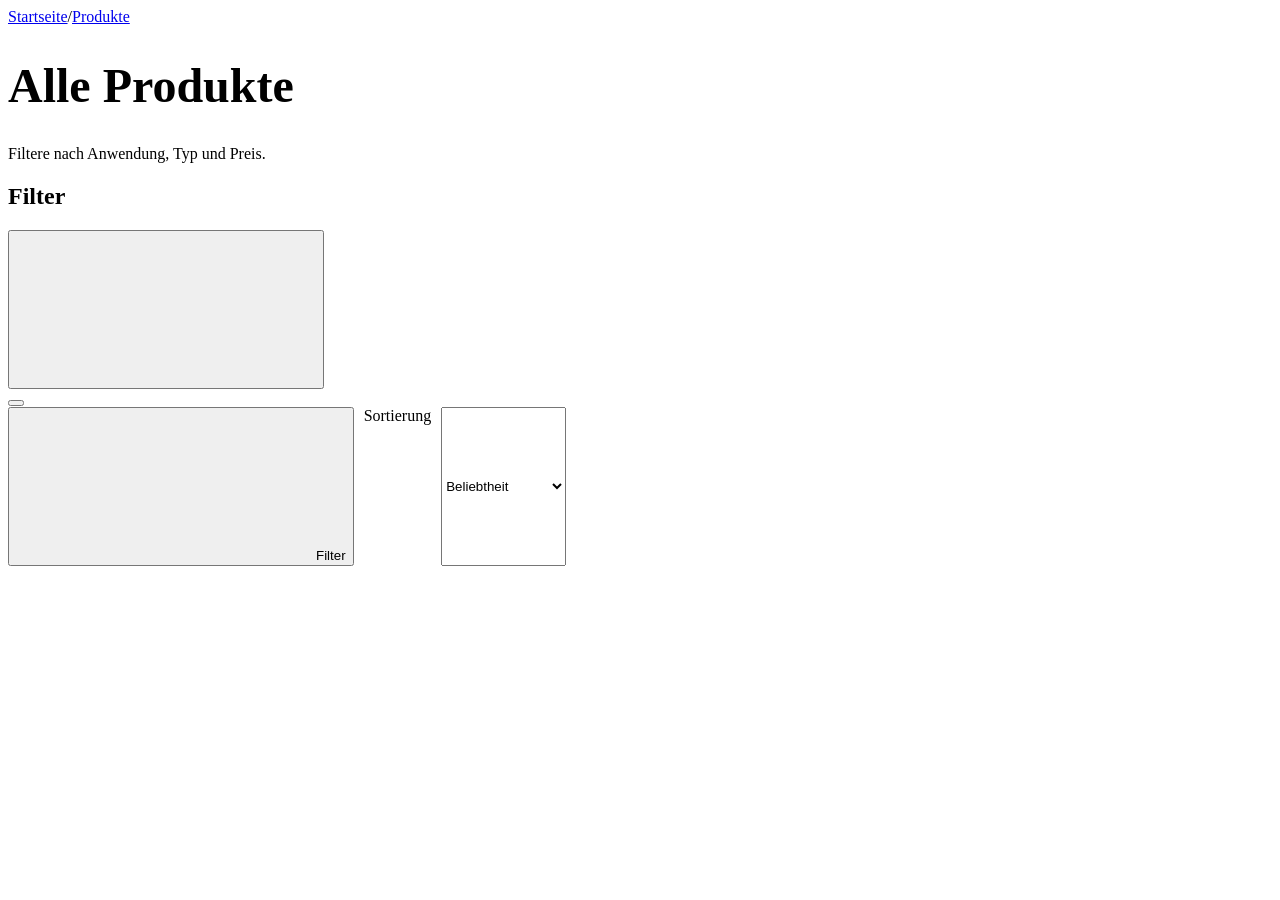
==== kollektion.html @ 6923fe2f "Add files via upload" ====
<!doctype html>
<html lang="de">
<head>
<meta charset="utf-8">
<meta name="viewport" content="width=device-width, initial-scale=1">
<title>Produkte – Heiko Wild</title>
<link rel="stylesheet" href="css/styles.css">
</head>
<body>
<main class="wrap" id="main">
  <nav class="crumbs" aria-label="Brotkrumen"><a href="index.html">Startseite</a><span>/</span><a href="kollektion.html">Produkte</a><span id="crumbCat"></span></nav>
  <div class="pagehead"><h1 id="title" style="font-size:clamp(2rem,4vw,3rem)">Alle Produkte</h1><p id="intro">Filtere nach Anwendung, Typ und Preis.</p></div>
  <div class="col-layout">
    <aside class="filters" id="filters" aria-label="Filter">
      <div class="fdrawer-h"><h2>Filter</h2><button class="tool" id="closeF" aria-label="Filter schließen"><svg class="ico"><use href="#i-x"/></svg></button></div>
      <div class="fbody" id="fbody"></div>
      <div class="fdrawer-f"><button class="btn block" id="applyF"></button></div>
    </aside>
    <section aria-live="polite">
      <div class="toolbar">
        <span class="cnt" id="cnt2"></span>
        <div style="display:flex;gap:10px">
          <button class="btn line fbtn" id="openF"><svg class="ico"><use href="#i-filter"/></svg>Filter</button>
          <label class="sr" for="sort">Sortierung</label>
          <select id="sort"><option value="rel">Beliebtheit</option><option value="pa">Preis aufsteigend</option><option value="pd">Preis absteigend</option><option value="az">Name A–Z</option></select>
        </div>
      </div>
      <div class="chips" id="chips"></div>
      <div class="pg three" id="grid"></div>
    </section>
  </div>
</main>
<script src="js/data.js"></script>
<script src="js/app.js"></script>
<script>
const { CATS, products } = HW, $ = APP.$;
const catOrder = ['mani','kosm','pinz','sch','vet','dent','skal'];
const qs = new URLSearchParams(location.search);
const S = { cats: new Set(qs.get('cat') ? qs.get('cat').split(',') : []), types: new Set(), min: '', max: '', stock: false, q: (qs.get('q') || '').toLowerCase(), sort: 'rel' };
APP.mount(S.cats.size === 1 ? [...S.cats][0] : 'all');
if ($('#hq')) $('#hq').value = qs.get('q') || '';

const match = (p, skip) => (skip === 'cat' || !S.cats.size || S.cats.has(p.cat))
  && (skip === 'type' || !S.types.size || S.types.has(p.type))
  && (S.min === '' || p.price >= +S.min) && (S.max === '' || p.price <= +S.max)
  && (!S.stock || !p.out) && (!S.q || (p.title + ' ' + p.type + ' ' + p.id).toLowerCase().includes(S.q));
const list = () => products.filter(p => match(p)).sort((a, b) =>
  S.sort === 'pa' ? a.price - b.price : S.sort === 'pd' ? b.price - a.price : S.sort === 'az' ? a.title.localeCompare(b.title, 'de')
  : ((a.hit < 0 ? 99 : a.hit) - (b.hit < 0 ? 99 : b.hit)) || a.title.localeCompare(b.title, 'de'));

function filtersHTML() {
  const catRows = catOrder.map(c => ({ c, n: products.filter(p => p.cat === c && match(p, 'cat')).length }));
  const typeSrc = products.filter(p => (!S.cats.size || S.cats.has(p.cat)));
  const types = [...new Set(typeSrc.map(p => p.type))].sort((a, b) => a.localeCompare(b, 'de'));
  return `<div class="fg"><h3>Anwendung</h3>${catRows.map(r => `<label><input type="checkbox" data-cat="${r.c}" ${S.cats.has(r.c) ? 'checked' : ''}>${CATS[r.c]}<span class="n">${r.n}</span></label>`).join('')}</div>
  <div class="fg"><h3>Typ</h3>${types.map(t => `<label><input type="checkbox" data-type="${t}" ${S.types.has(t) ? 'checked' : ''}>${t}<span class="n">${products.filter(p => p.type === t && match(p, 'type')).length}</span></label>`).join('')}</div>
  <div class="fg"><h3>Preis (€)</h3><div class="price-in"><input type="number" min="0" inputmode="decimal" placeholder="von" aria-label="Preis von" id="pmin" value="${S.min}"><span>–</span><input type="number" min="0" inputmode="decimal" placeholder="bis" aria-label="Preis bis" id="pmax" value="${S.max}"></div></div>
  <div class="fg"><h3>Verfügbarkeit</h3><label><input type="checkbox" id="stock" ${S.stock ? 'checked' : ''}>Nur lieferbare Artikel</label></div>`;
}
function chipsHTML() {
  const c = [];
  S.cats.forEach(k => c.push(['cat', k, CATS[k]])); S.types.forEach(k => c.push(['type', k, k]));
  if (S.min !== '' || S.max !== '') c.push(['price', '', `${S.min || 0} – ${S.max || '∞'} €`]);
  if (S.stock) c.push(['stock', '', 'Lieferbar']); if (S.q) c.push(['q', '', `„${S.q}“`]);
  return c.length ? c.map(x => `<span class="chip">${x[2]}<button data-rm="${x[0]}" data-v="${x[1]}" aria-label="Filter ${x[2]} entfernen"><svg class="ico" style="width:14px;height:14px"><use href="#i-x"/></svg></button></span>`).join('') + `<button class="chip clear" id="clr">Alle zurücksetzen</button>` : '';
}
function render() {
  const l = list();
  $('#fbody').innerHTML = filtersHTML(); $('#chips').innerHTML = chipsHTML();
  $('#cnt2').textContent = l.length + (l.length === 1 ? ' Artikel' : ' Artikel');
  $('#applyF').textContent = l.length + ' Artikel anzeigen';
  const one = S.cats.size === 1 ? [...S.cats][0] : null;
  $('#title').textContent = one ? CATS[one] : 'Alle Produkte';
  $('#crumbCat').innerHTML = one ? `<span>/</span>${CATS[one]}` : '';
  document.title = (one ? CATS[one] : 'Produkte') + ' – Heiko Wild';
  $('#grid').innerHTML = l.length ? l.map((p, i) => APP.card(p, i)).join('') :
    `<div class="empty" style="grid-column:1/-1"><h3>Keine passenden Artikel</h3><p>${S.cats.has('skal') && S.cats.size === 1 ? 'In diesem Entwurf sind noch keine Skalpell-Klingen importiert.' : 'Lockere die Filter oder setze sie zurück.'}</p><button class="btn" id="clr2">Filter zurücksetzen</button></div>`;
  window.reveal();
  const u = new URLSearchParams(); if (S.cats.size) u.set('cat', [...S.cats].join(',')); if (S.q) u.set('q', S.q);
  history.replaceState(null, '', u.toString() ? '?' + u : location.pathname);
}
const reset = () => { S.cats.clear(); S.types.clear(); S.min = S.max = ''; S.stock = false; S.q = ''; if ($('#hq')) $('#hq').value = ''; render(); };
document.addEventListener('change', e => {
  const t = e.target;
  if (t.dataset.cat) { t.checked ? S.cats.add(t.dataset.cat) : S.cats.delete(t.dataset.cat); S.types.clear(); }
  else if (t.dataset.type) { t.checked ? S.types.add(t.dataset.type) : S.types.delete(t.dataset.type); }
  else if (t.id === 'stock') S.stock = t.checked;
  else if (t.id === 'pmin') S.min = t.value; else if (t.id === 'pmax') S.max = t.value;
  else if (t.id === 'sort') S.sort = t.value; else return;
  render();
});
document.addEventListener('click', e => {
  const r = e.target.closest('[data-rm]');
  if (r) { const k = r.dataset.rm, v = r.dataset.v; if (k === 'cat') { S.cats.delete(v); S.types.clear(); } else if (k === 'type') S.types.delete(v); else if (k === 'price') S.min = S.max = ''; else if (k === 'stock') S.stock = false; else if (k === 'q') { S.q = ''; if ($('#hq')) $('#hq').value = ''; } render(); }
  if (e.target.closest('#clr,#clr2')) reset();
});
const f = $('#filters');
window.closeFilters = () => { f.classList.remove('on'); $('#scrim').classList.remove('on'); };
$('#openF').onclick = () => { f.classList.add('on'); $('#scrim').classList.add('on'); };
$('#closeF').onclick = $('#applyF').onclick = window.closeFilters;
$('#scrim').addEventListener('click', window.closeFilters);
render();
</script>
</body>
</html>
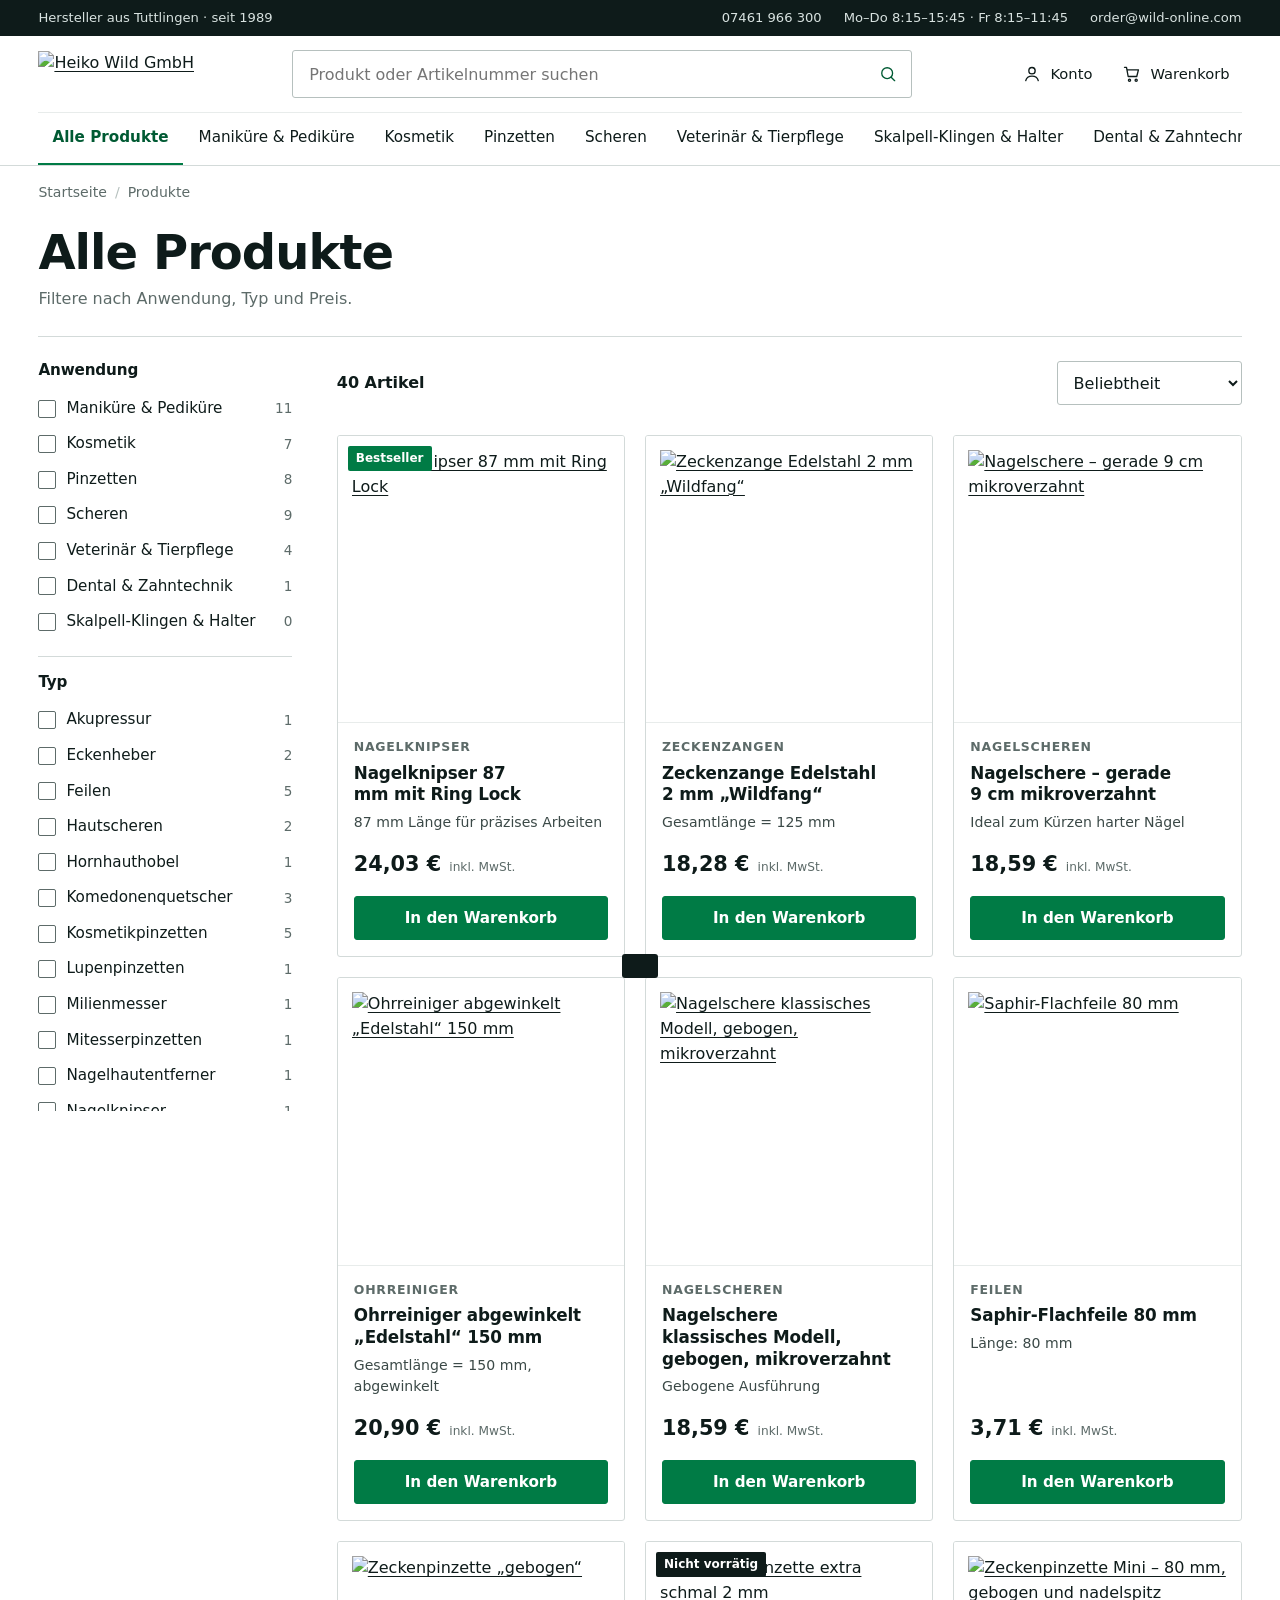
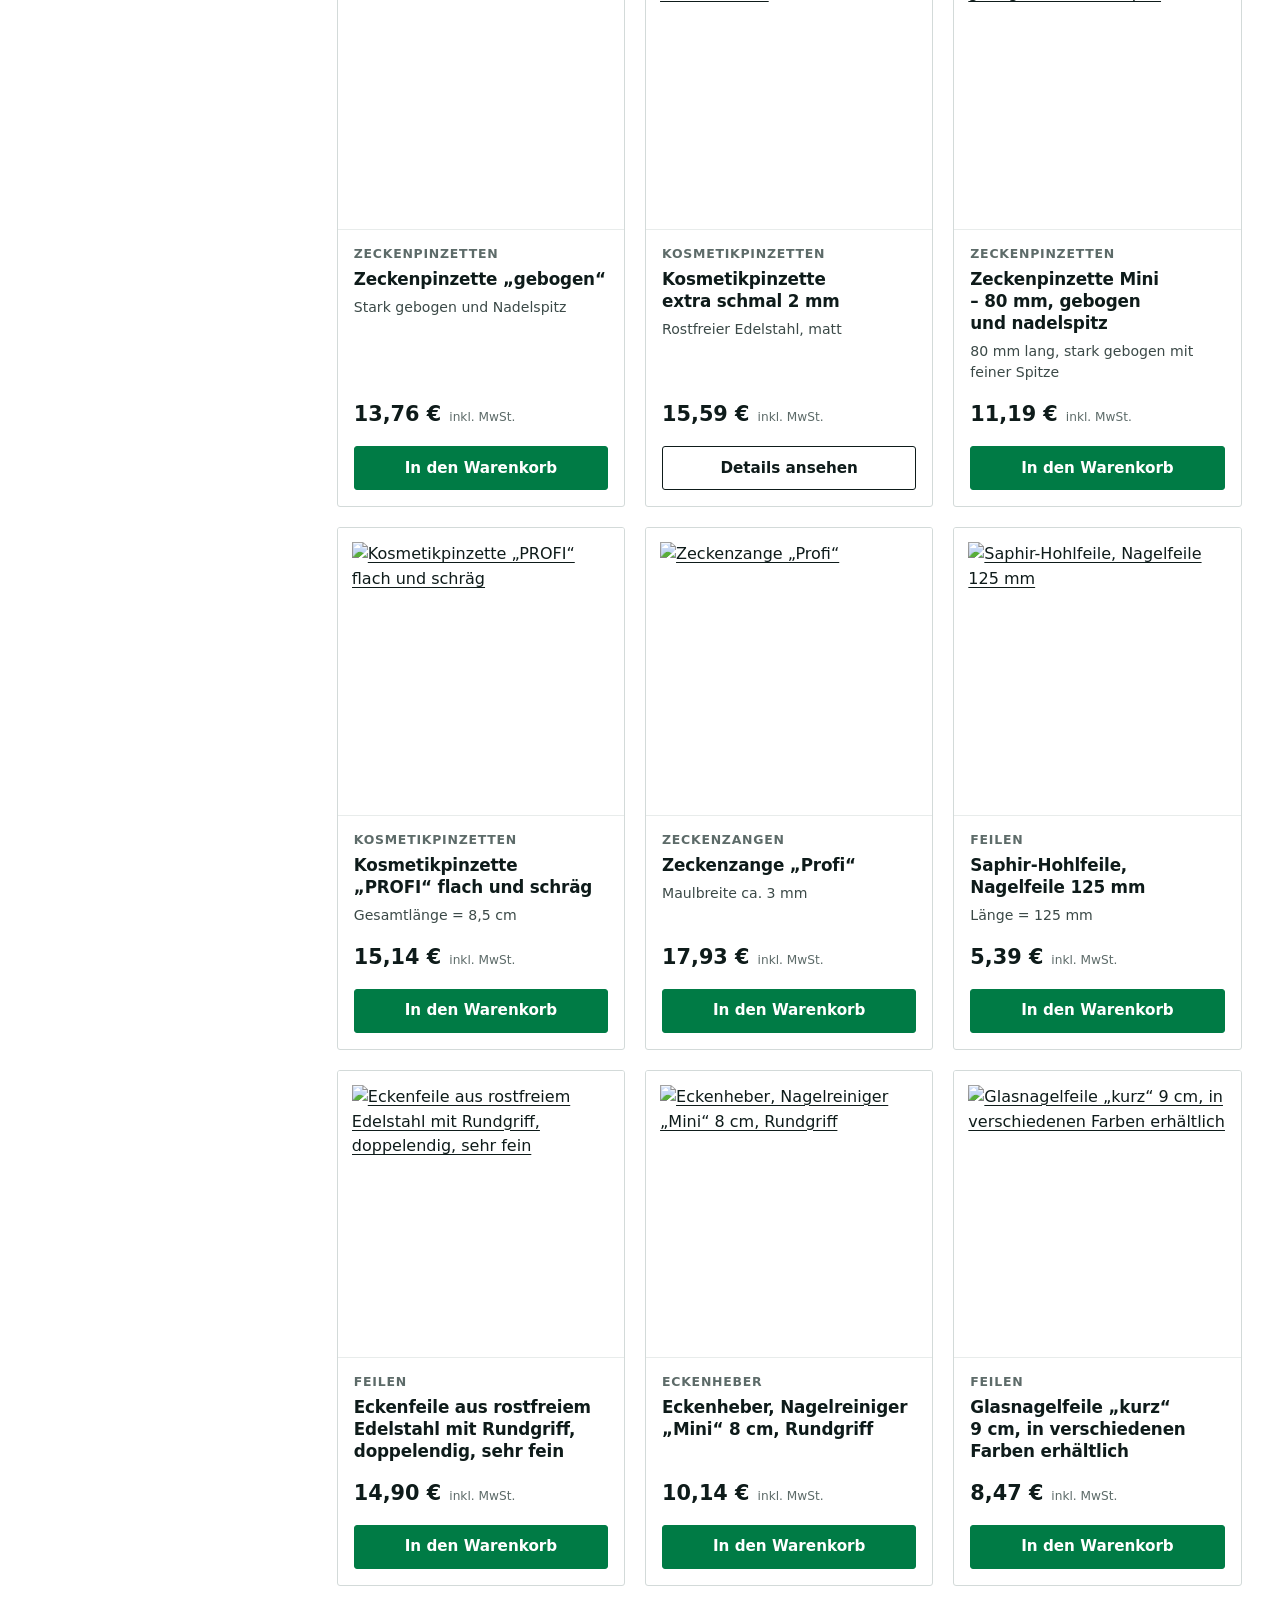
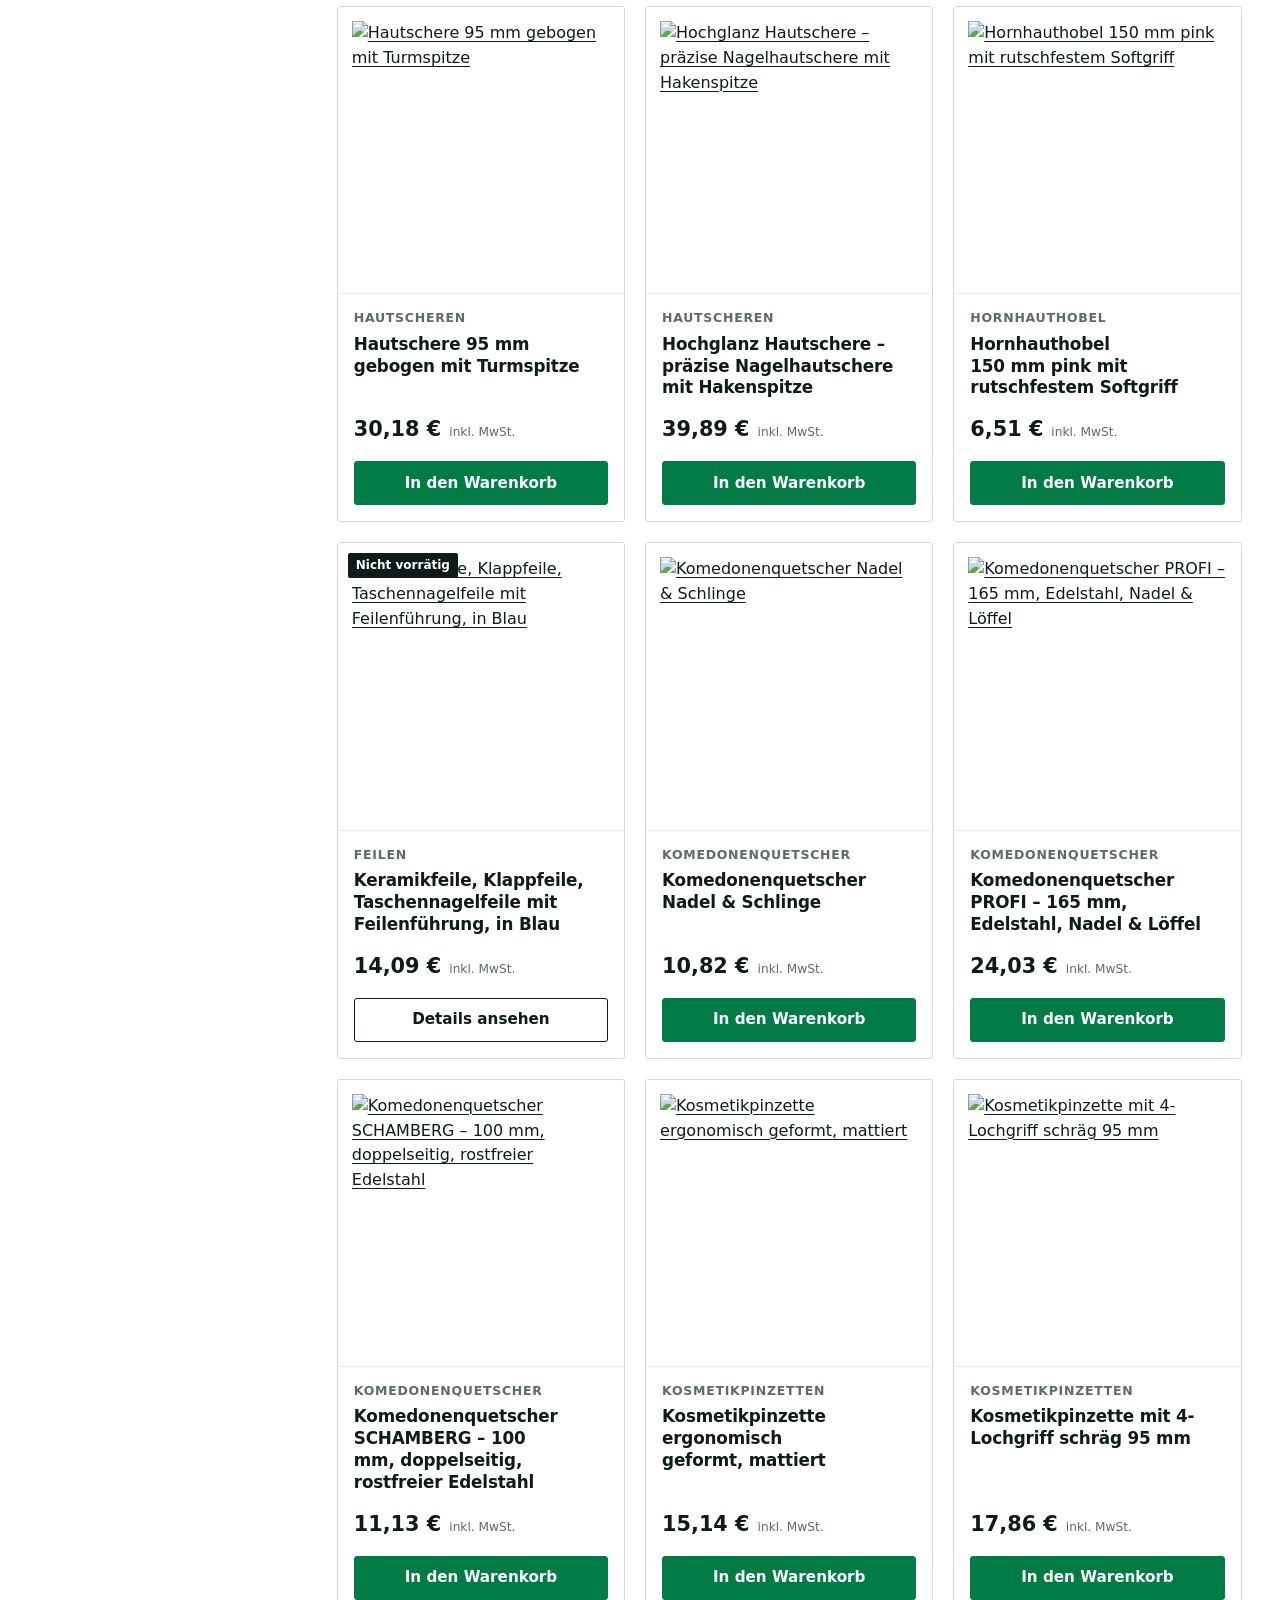
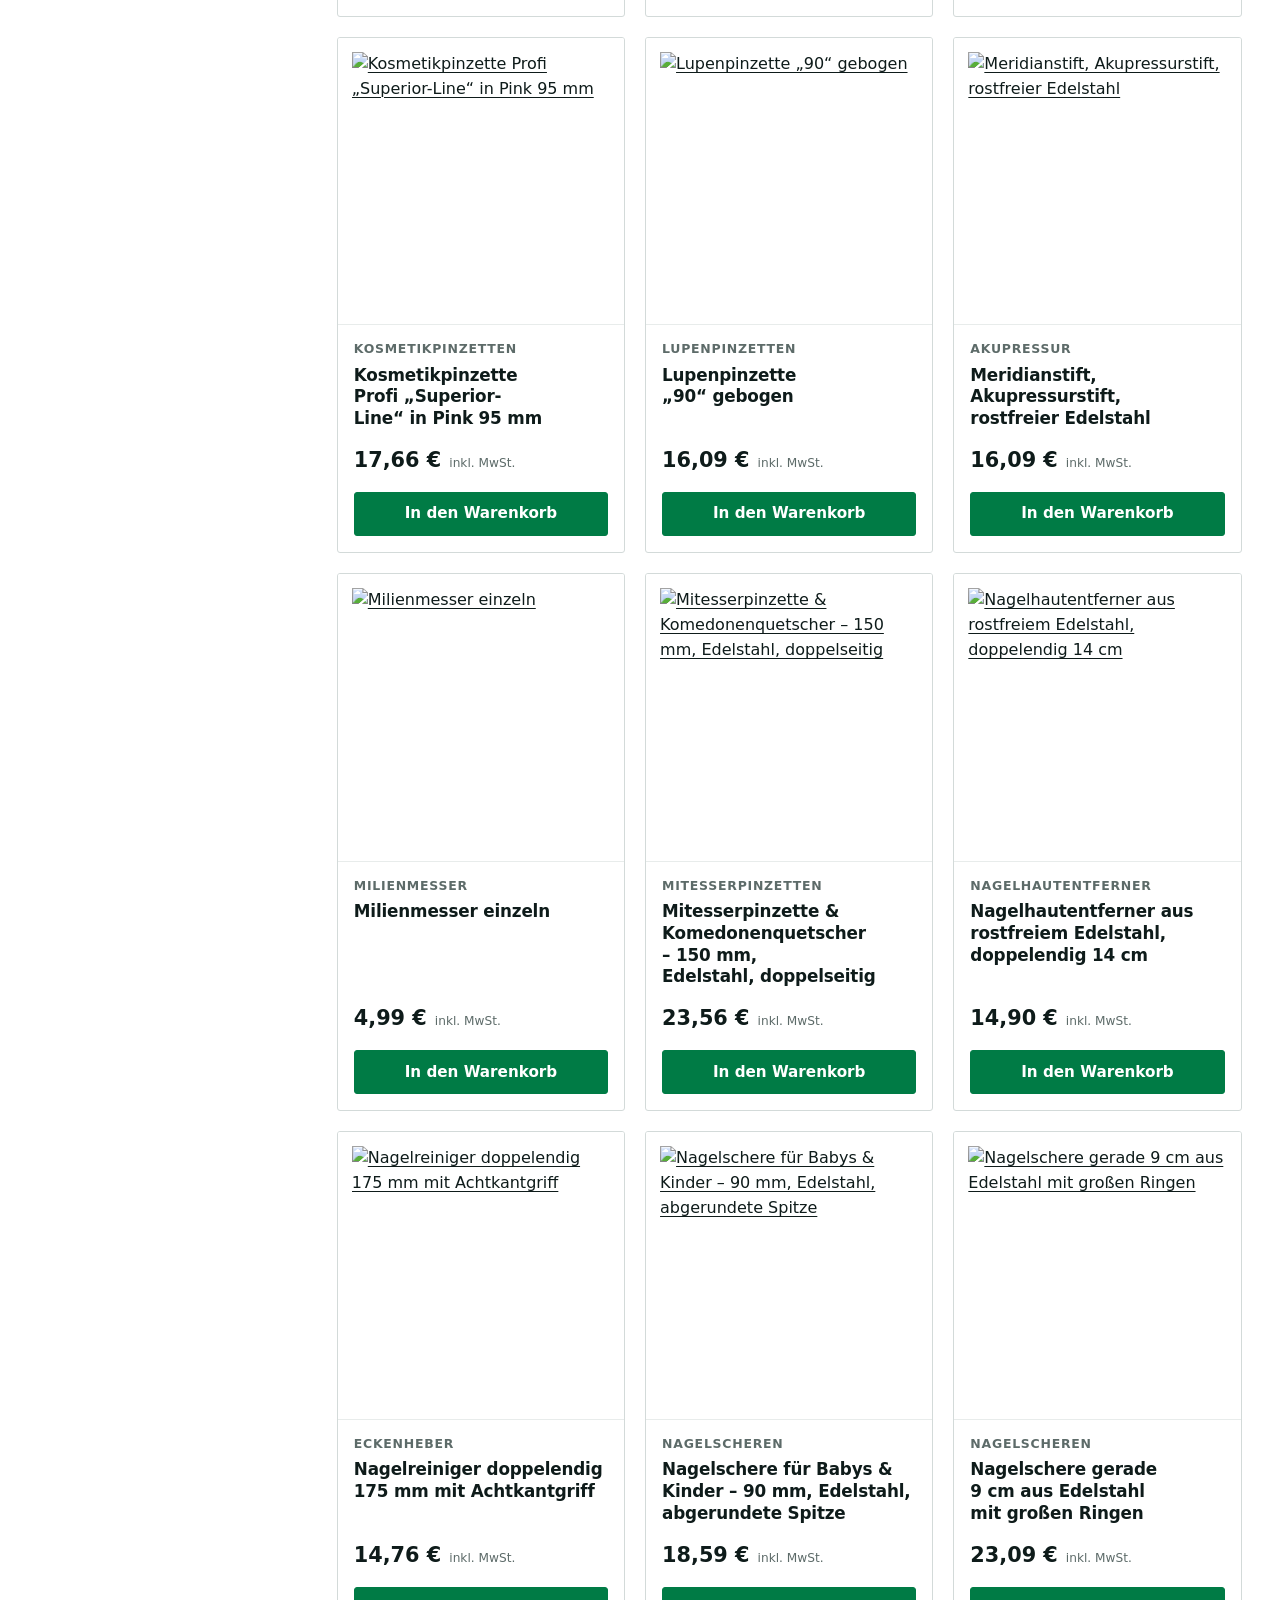
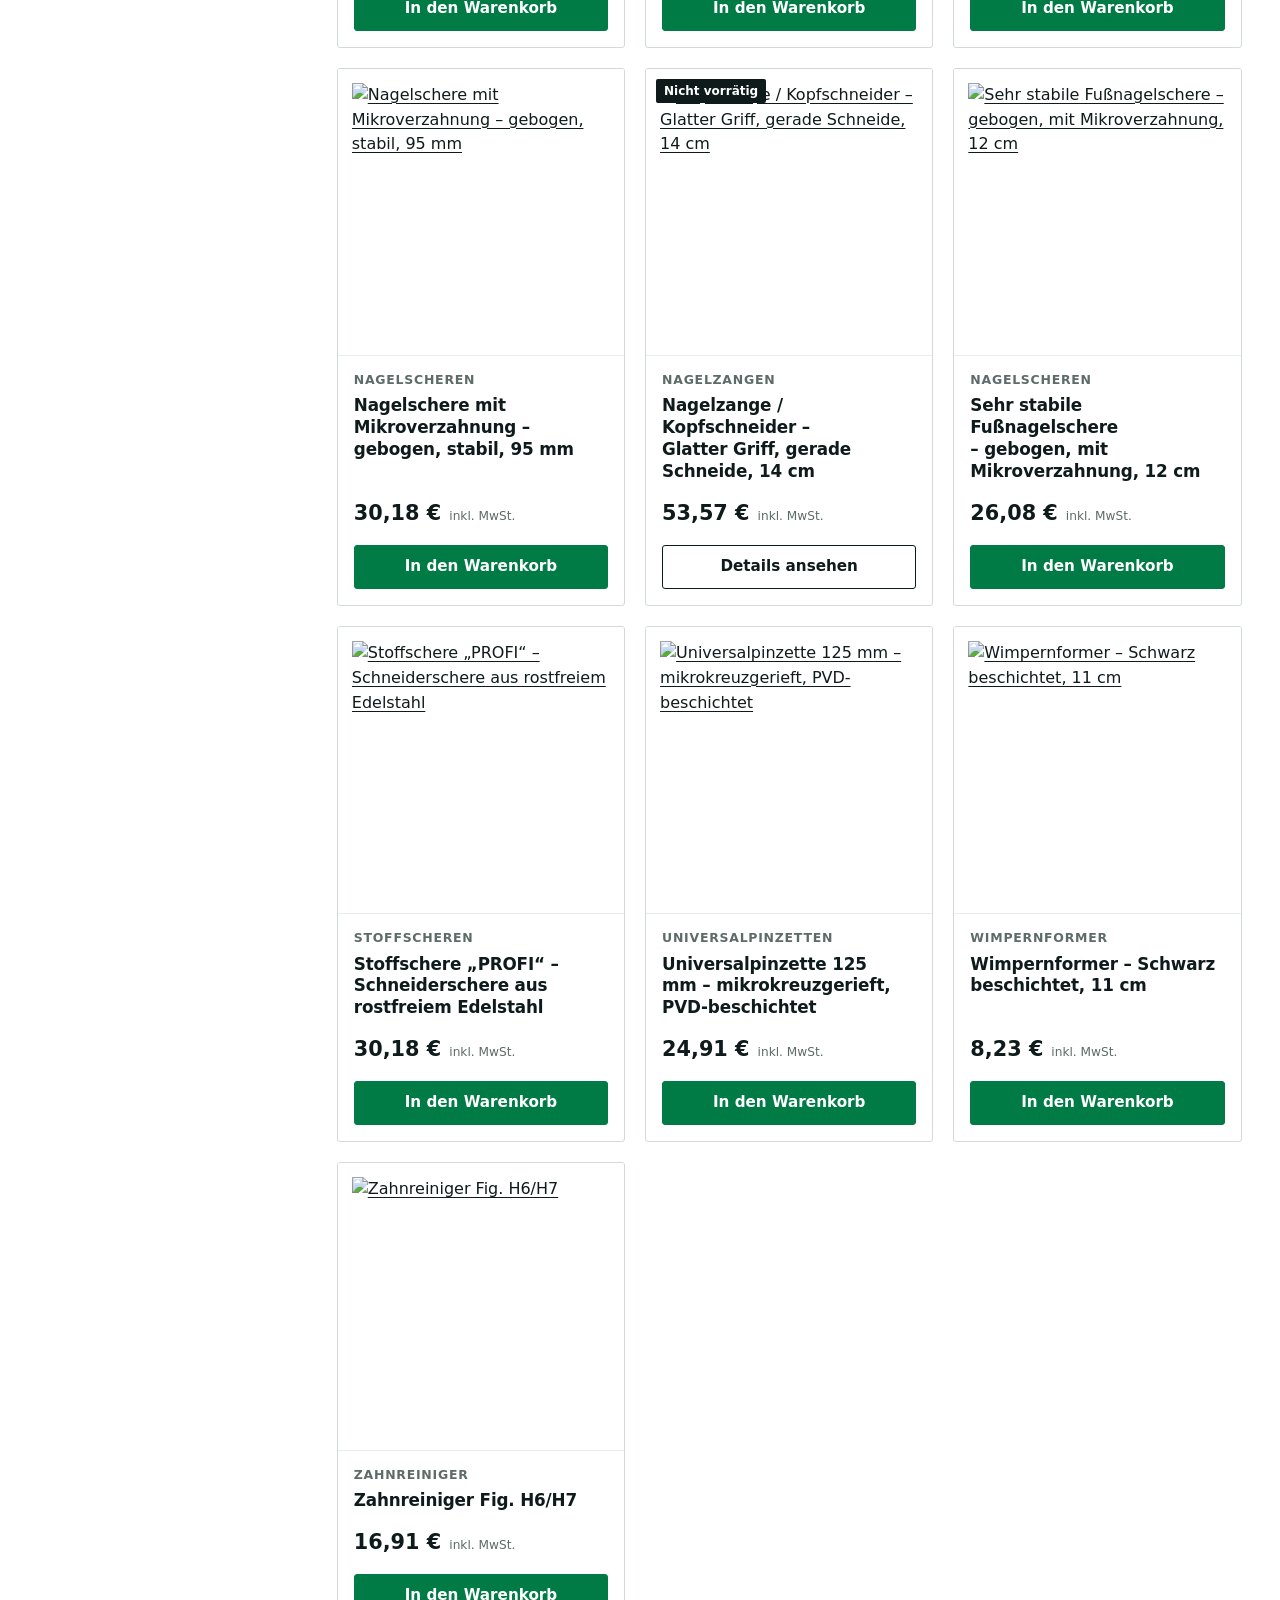
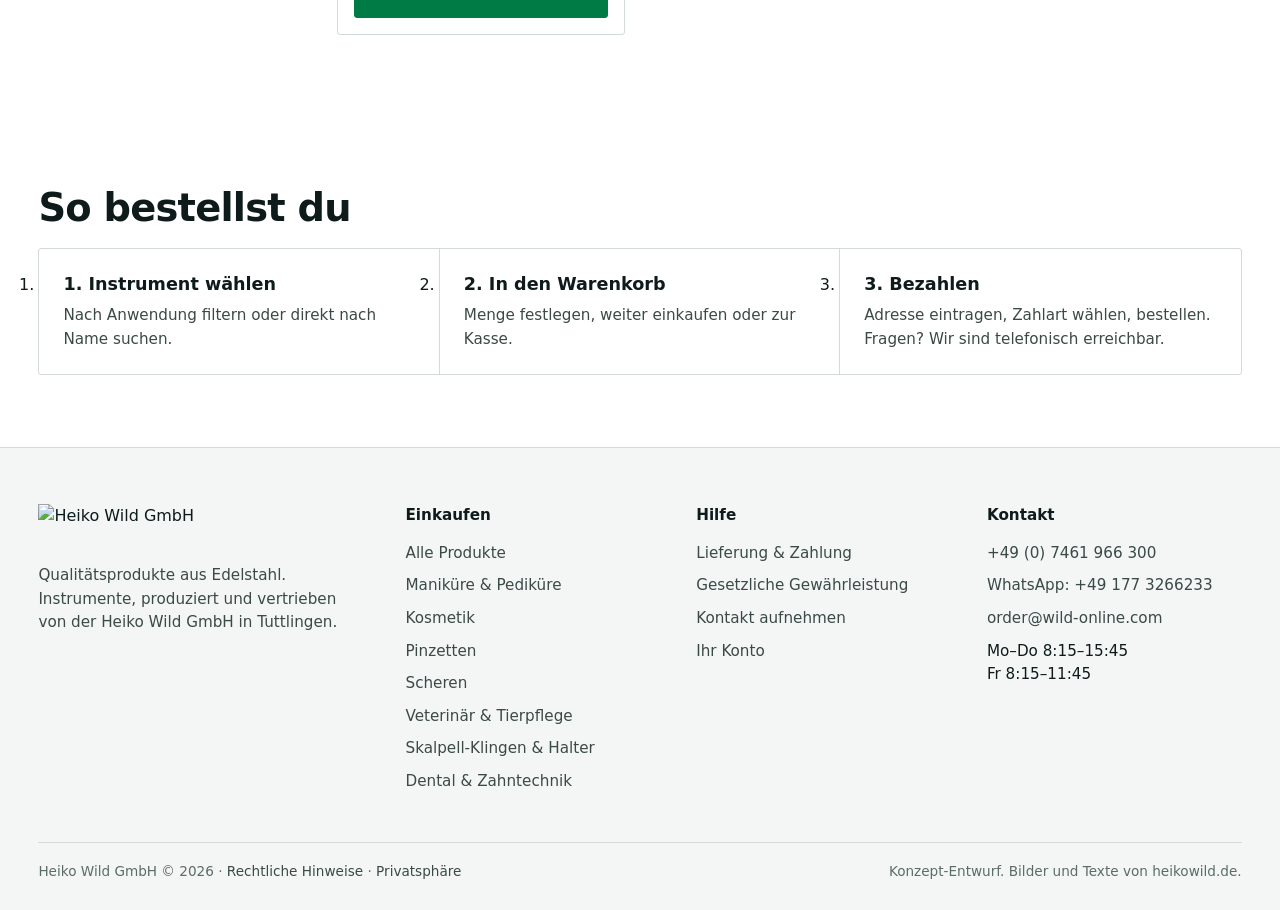
==== commit 51d0c25e: "Add files via upload" ====
--- a/kollektion.html
+++ b/kollektion.html
@@ -4,7 +4,7 @@
 <meta charset="utf-8">
 <meta name="viewport" content="width=device-width, initial-scale=1">
 <title>Produkte – Heiko Wild</title>
-<link rel="stylesheet" href="css/styles.css">
+<link rel="stylesheet" href="styles.css">
 </head>
 <body>
 <main class="wrap" id="main">
@@ -30,8 +30,8 @@
     </section>
   </div>
 </main>
-<script src="js/data.js"></script>
-<script src="js/app.js"></script>
+<script src="data.js"></script>
+<script src="app.js"></script>
 <script>
 const { CATS, products } = HW, $ = APP.$;
 const catOrder = ['mani','kosm','pinz','sch','vet','dent','skal'];
--- a/styles.css
+++ b/styles.css
@@ -0,0 +1,312 @@
+@import url('https://fonts.googleapis.com/css2?family=Archivo:wdth,wght@75..100,500..800&family=Public+Sans:wght@400;500;600&display=swap');
+
+:root{
+  --ink:#0e1b1a; --ink-2:#3b4947; --ink-3:#5d6b69;
+  --steel-50:#f4f6f6; --steel-100:#e8eceb; --steel-200:#d3dad9; --steel-300:#b6c0be;
+  --green:#007b45; --green-dk:#005a33; --green-50:#e7f2ec; --green-100:#cfe6d9;
+  --paper:#fff; --alert:#a8321a;
+  --display:'Archivo',system-ui,sans-serif; --text:'Public Sans',system-ui,sans-serif;
+  --r:3px; --out:cubic-bezier(.16,1,.3,1);
+  --gut:clamp(16px,3vw,40px); --max:1320px;
+}
+*{box-sizing:border-box;margin:0;padding:0}
+html{scroll-behavior:smooth}
+body{font-family:var(--text);font-size:16px;line-height:1.55;color:var(--ink);background:var(--paper);-webkit-font-smoothing:antialiased;font-variant-numeric:tabular-nums}
+img{display:block;max-width:100%}
+a{color:inherit;text-decoration-thickness:1px;text-underline-offset:3px}
+button,input,select{font:inherit;color:inherit}
+button{cursor:pointer;background:none;border:0}
+ul{list-style:none}
+::selection{background:var(--green);color:#fff}
+:focus-visible{outline:2px solid var(--green);outline-offset:2px}
+.wrap{max-width:var(--max);margin:0 auto;padding:0 var(--gut)}
+.sr{position:absolute;width:1px;height:1px;overflow:hidden;clip:rect(0 0 0 0);white-space:nowrap}
+.ico{width:20px;height:20px;fill:none;stroke:currentColor;stroke-width:1.6;stroke-linecap:round;stroke-linejoin:round;flex:none}
+h1,h2,h3{font-family:var(--display);font-weight:700;letter-spacing:-.02em;line-height:1.08;text-wrap:balance}
+h1{font-size:clamp(2.4rem,5vw,4.4rem);font-stretch:90%}
+h2{font-size:clamp(1.7rem,3vw,2.5rem)}
+h3{font-size:1.05rem;letter-spacing:-.01em;line-height:1.3}
+::-webkit-scrollbar{width:10px;height:10px}::-webkit-scrollbar-thumb{background:var(--steel-300);border:2px solid var(--paper);border-radius:6px}
+
+/* buttons */
+.btn{display:inline-flex;align-items:center;justify-content:center;gap:10px;min-height:48px;padding:0 24px;border-radius:var(--r);font-family:var(--display);font-weight:600;font-size:1rem;letter-spacing:0;background:var(--green);color:#fff;text-decoration:none;transition:background .2s,transform .2s var(--out),box-shadow .2s;border:1px solid var(--green)}
+.btn:hover{background:var(--green-dk);border-color:var(--green-dk)}
+.btn:active{transform:translateY(1px)}
+.btn.line{background:transparent;color:var(--ink);border-color:var(--ink)}
+.btn.line:hover{background:var(--ink);color:#fff}
+.btn.white{background:#fff;color:var(--green-dk);border-color:#fff}.btn.white:hover{background:var(--ink);color:#fff;border-color:var(--ink)}
+.btn.block{width:100%}
+.btn[disabled]{background:var(--steel-100);border-color:var(--steel-100);color:var(--ink-3);cursor:not-allowed}
+.link{font-weight:600;color:var(--green-dk);text-decoration:none;display:inline-flex;gap:6px;align-items:center;border-bottom:1px solid currentColor}
+.link:hover{color:var(--ink)}
+
+/* header */
+.util{background:var(--ink);color:#d8e2e0;font-size:.82rem}
+.util .wrap{display:flex;justify-content:space-between;gap:16px;min-height:36px;align-items:center}
+.util a{text-decoration:none}.util a:hover{color:#fff;text-decoration:underline}
+.util .r{display:flex;gap:22px}
+header.site{position:sticky;top:0;z-index:60;background:var(--paper);border-bottom:1px solid var(--steel-200)}
+.top{display:grid;grid-template-columns:auto 1fr auto;gap:28px;align-items:center;min-height:76px}
+.brand img{height:46px;width:auto}
+.search{position:relative;max-width:620px;width:100%;justify-self:center}
+.search input{width:100%;height:48px;border:1px solid var(--steel-300);border-radius:var(--r);padding:0 52px 0 16px;background:#fff}
+.search input:focus{outline:0;border-color:var(--green);box-shadow:0 0 0 3px var(--green-50)}
+.search button{position:absolute;right:0;top:0;width:48px;height:48px;display:grid;place-items:center;color:var(--green-dk)}
+.tools{display:flex;gap:6px}
+.tool{display:flex;align-items:center;gap:8px;min-height:48px;padding:0 12px;border-radius:var(--r);text-decoration:none;font-weight:500;font-size:.92rem;position:relative}
+.tool:hover{background:var(--steel-100)}
+.tool b{position:absolute;top:5px;left:26px;min-width:18px;height:18px;border-radius:9px;background:var(--green);color:#fff;font-size:.7rem;display:grid;place-items:center;padding:0 4px;font-weight:600}
+nav.main{border-top:1px solid var(--steel-100)}
+nav.main ul{display:flex;gap:2px;overflow-x:auto;scrollbar-width:none}
+nav.main a{display:block;white-space:nowrap;padding:13px 14px;font-weight:500;font-size:.95rem;text-decoration:none;border-bottom:2px solid transparent}
+nav.main a:hover{border-color:var(--steel-300)}
+nav.main a[aria-current]{border-color:var(--green);color:var(--green-dk);font-weight:600}
+nav.main li:first-child a{font-weight:600}
+
+/* hero */
+.hero{background:var(--steel-50);border-bottom:1px solid var(--steel-200);overflow:hidden}
+.hero .wrap{display:grid;grid-template-columns:minmax(0,1.05fr) minmax(0,.95fr);gap:clamp(24px,5vw,72px);align-items:center;padding-top:clamp(36px,5vw,72px);padding-bottom:clamp(36px,5vw,72px)}
+.hero h1{max-width:13ch}
+.hero .sub{font-size:1.15rem;color:var(--ink-2);max-width:46ch;margin:22px 0 30px}
+.hero .cta{display:flex;gap:12px;flex-wrap:wrap}
+.hero .note{margin-top:22px;font-size:.92rem;color:var(--ink-3)}
+.plate{position:relative;aspect-ratio:1/.9;background:#fff;border:1px solid var(--steel-200);border-radius:var(--r)}
+.plate .pl{position:absolute;display:block;transition:transform .4s var(--out)}.plate .pl img{width:100%;height:auto}.plate .pl:hover{filter:drop-shadow(0 8px 10px rgba(14,27,26,.25))}
+.plate .p1{width:46%;left:4%;top:8%;transform:rotate(-8deg)}.plate .p1:hover{transform:rotate(-8deg) scale(1.04)}
+.plate .p2{width:34%;right:6%;top:6%;transform:rotate(10deg)}.plate .p2:hover{transform:rotate(10deg) scale(1.04)}
+.plate .p3{width:52%;left:24%;bottom:2%;transform:rotate(-3deg)}.plate .p3:hover{transform:rotate(-3deg) scale(1.04)}
+.call{position:absolute;display:flex;align-items:center;gap:8px;font-size:.8rem;font-weight:600;font-family:var(--display);white-space:nowrap;opacity:0;transform:translateX(-8px);animation:callin .7s var(--out) forwards;animation-delay:var(--dl,.6s)}
+.call{color:var(--ink);text-decoration:none}.call:hover span{background:var(--ink);color:#fff;border-color:var(--ink)}.call span{transition:background .2s,color .2s}
+.call i{width:9px;height:9px;border-radius:50%;background:var(--green);box-shadow:0 0 0 3px #fff,0 0 0 4px var(--green)}
+.call span{background:#fff;border:1px solid var(--steel-300);padding:3px 8px;border-radius:var(--r)}
+@keyframes callin{to{opacity:1;transform:none}}
+.call.c1{left:6%;top:58%;--dl:.7s}.call.c2{right:5%;top:46%;--dl:1s}.call.c3{right:6%;bottom:6%;--dl:1.3s}
+
+/* category chooser */
+.pick{background:var(--green);color:#fff}
+.pick .wrap{padding-top:34px;padding-bottom:34px}
+.pick h2{font-size:1.5rem;margin-bottom:18px;color:#fff}
+.pick ul{display:grid;grid-template-columns:repeat(4,1fr);gap:12px}
+.pick a{display:grid;grid-template-columns:1fr auto;align-items:center;column-gap:12px;padding:20px 22px;background:var(--green-dk);border:1px solid var(--green-dk);border-radius:var(--r);text-decoration:none;font-family:var(--display);font-weight:600;font-size:1.15rem;line-height:1.3;transition:background .25s,color .25s,transform .3s var(--out)}
+.pick a small{grid-column:1;display:block;font-family:var(--text);font-weight:400;font-size:.85rem;margin-top:4px}
+.pick a:hover{background:#fff;color:var(--green-dk);transform:translateY(-3px)}
+.pick a .ico{grid-column:2;grid-row:1/3}
+.pick a:hover .ico{transform:translateX(4px)}.pick .ico{transition:transform .25s var(--out)}
+
+/* sections */
+section.s{padding:clamp(48px,7vw,96px) 0}
+.sh{display:flex;justify-content:space-between;align-items:end;gap:20px;margin-bottom:28px;flex-wrap:wrap}
+.sh p{color:var(--ink-3);margin-top:8px;max-width:56ch}
+
+/* product grid + card */
+.pg{display:grid;grid-template-columns:repeat(4,1fr);gap:20px}
+.pg.three{grid-template-columns:repeat(3,1fr)}
+.pc{display:flex;flex-direction:column;background:#fff;border:1px solid var(--steel-200);border-radius:var(--r);transition:border-color .2s,box-shadow .3s var(--out);overflow:hidden}
+.pc:hover{border-color:var(--ink);box-shadow:0 10px 24px -14px rgba(14,27,26,.35)}
+.pc .im{position:relative;display:block;aspect-ratio:1;background:#fff;border-bottom:1px solid var(--steel-100)}
+.pc .im img{width:100%;height:100%;object-fit:contain;padding:14px;transition:transform .6s var(--out)}
+.pc:hover .im img{transform:scale(1.05)}
+.pc .st{position:absolute;top:10px;left:10px;font-size:.75rem;font-weight:600;padding:3px 8px;border-radius:2px;background:var(--ink);color:#fff}
+.pc .st.g{background:var(--green)}
+.pc .bd{display:flex;flex-direction:column;gap:6px;padding:14px 16px 16px;flex:1}
+.pc .ty{font-size:.78rem;color:var(--ink-3);text-transform:uppercase;letter-spacing:.06em;font-weight:600}
+.pc h3 a{text-decoration:none}.pc h3 a:hover{text-decoration:underline}
+.pc .sp{font-size:.88rem;color:var(--ink-2)}
+.pc .pr{margin-top:auto;padding-top:8px;display:flex;align-items:baseline;gap:8px;flex-wrap:wrap}
+.pc .pr b{font-family:var(--display);font-size:1.3rem;font-weight:700}
+.pc .pr small{font-size:.76rem;color:var(--ink-3)}
+.pc .btn{min-height:44px;margin-top:10px;font-size:.95rem}
+
+/* facts */
+.facts{display:grid;grid-template-columns:1fr 1.2fr;gap:clamp(24px,6vw,96px);align-items:start}
+.facts dl{border-top:2px solid var(--ink)}
+.facts dl div{display:grid;grid-template-columns:200px 1fr;gap:20px;padding:18px 0;border-bottom:1px solid var(--steel-200)}
+.facts dt{font-family:var(--display);font-weight:600;color:var(--ink-3)}
+.facts dd{font-weight:500}
+.facts p.lead{margin-top:18px;color:var(--ink-2);font-size:1.08rem;max-width:44ch}
+
+/* contact band */
+.band{background:var(--ink);color:#fff}
+.band .wrap{display:grid;grid-template-columns:1.1fr 1fr;gap:clamp(24px,6vw,80px);padding-top:clamp(40px,6vw,72px);padding-bottom:clamp(40px,6vw,72px);align-items:center}
+.band p{color:#b8c6c3;margin-top:10px}
+.band .ph{font-family:var(--display);font-weight:700;font-size:clamp(2rem,4vw,3.2rem);letter-spacing:-.02em;display:block;color:#fff;text-decoration:none}
+.band .ph:hover{color:var(--green-100)}
+.band ul{display:grid;gap:10px;margin-top:14px;color:#d8e2e0}
+.band li{display:flex;gap:10px;align-items:center}.band li a{text-decoration:none;border-bottom:1px solid #4b5c59}.band li a:hover{color:#fff}
+
+/* steps */
+.steps{display:grid;grid-template-columns:repeat(3,1fr);gap:0;border:1px solid var(--steel-200);border-radius:var(--r)}
+.steps li{padding:22px 24px;border-right:1px solid var(--steel-200)}.steps li:last-child{border:0}
+.steps b{font-family:var(--display);font-size:1.1rem;display:block;margin-bottom:4px}
+.steps span{color:var(--ink-2);font-size:.95rem}
+
+/* footer */
+footer.site{background:var(--steel-50);border-top:1px solid var(--steel-200);margin-top:0}
+footer .cols{display:grid;grid-template-columns:1.3fr 1fr 1fr 1fr;gap:36px;padding:56px 0 40px}
+footer h4{font-family:var(--display);font-size:.95rem;margin-bottom:14px}
+footer li{margin:9px 0;font-size:.95rem}
+footer a{text-decoration:none;color:var(--ink-2)}footer a:hover{color:var(--green-dk);text-decoration:underline}
+footer .brandcol img{height:46px;margin-bottom:14px}
+footer .brandcol p{color:var(--ink-2);font-size:.95rem;max-width:34ch}
+footer .legal{border-top:1px solid var(--steel-200);padding:18px 0 28px;display:flex;justify-content:space-between;gap:16px;flex-wrap:wrap;font-size:.85rem;color:var(--ink-3)}
+footer .legal span.demo{color:var(--ink-3)}
+
+/* breadcrumbs / page head */
+.crumbs{font-size:.88rem;color:var(--ink-3);padding:16px 0}
+.crumbs a{text-decoration:none}.crumbs a:hover{text-decoration:underline}.crumbs span{margin:0 8px;color:var(--steel-300)}
+.pagehead{padding:8px 0 24px;border-bottom:1px solid var(--steel-200)}
+.pagehead p{color:var(--ink-3);margin-top:8px;max-width:60ch}
+
+/* collection */
+.col-layout{display:grid;grid-template-columns:260px 1fr;gap:clamp(20px,3vw,44px);padding:24px 0 80px;align-items:start}
+.filters{position:sticky;top:132px;max-height:calc(100vh - 150px);overflow:auto;padding-right:6px}
+.fg{border-bottom:1px solid var(--steel-200);padding:16px 0}
+.fg:first-child{padding-top:0}
+.fg h3{font-size:.95rem;margin-bottom:10px;display:flex;justify-content:space-between}
+.fg label{display:flex;align-items:center;gap:10px;padding:6px 0;font-size:.95rem;cursor:pointer}
+.fg label span.n{margin-left:auto;color:var(--ink-3);font-size:.85rem}
+.fg input[type=checkbox],.fg input[type=radio]{appearance:none;width:18px;height:18px;border:1.5px solid var(--ink-3);border-radius:2px;display:grid;place-content:center;flex:none;background:#fff;cursor:pointer}
+.fg input[type=radio]{border-radius:50%}
+.fg input:checked{background:var(--green);border-color:var(--green)}
+.fg input[type=checkbox]:checked::after{content:"";width:9px;height:5px;border-left:2px solid #fff;border-bottom:2px solid #fff;transform:rotate(-45deg) translate(1px,-1px)}
+.fg input[type=radio]:checked::after{content:"";width:6px;height:6px;border-radius:50%;background:#fff}
+.price-in{display:grid;grid-template-columns:1fr auto 1fr;gap:8px;align-items:center}
+.price-in input{width:100%;height:42px;border:1px solid var(--steel-300);border-radius:var(--r);padding:0 10px}
+.toolbar{display:flex;justify-content:space-between;align-items:center;gap:12px;flex-wrap:wrap;margin-bottom:14px}
+.toolbar .cnt{font-weight:600}
+.toolbar select{height:44px;border:1px solid var(--steel-300);border-radius:var(--r);padding:0 12px;background:#fff}
+.fbtn{display:none}
+.chips{display:flex;gap:8px;flex-wrap:wrap;margin-bottom:16px;min-height:0}
+.chip{display:inline-flex;align-items:center;gap:8px;padding:6px 10px 6px 12px;background:var(--green-50);border:1px solid var(--green-100);border-radius:var(--r);font-size:.88rem;font-weight:500}
+.chip button{display:grid;place-items:center;width:20px;height:20px;border-radius:2px}.chip button:hover{background:var(--green-100)}
+.chip.clear{background:transparent;border-color:transparent;text-decoration:underline;cursor:pointer;padding-left:4px}
+.empty{padding:56px 24px;border:1px dashed var(--steel-300);border-radius:var(--r);text-align:center;color:var(--ink-2)}
+.empty p{margin:8px 0 18px}
+.fdrawer-h,.fdrawer-f{display:none}
+
+/* product page */
+.pdp{display:grid;grid-template-columns:minmax(0,1.1fr) minmax(0,1fr);gap:clamp(24px,5vw,72px);padding:8px 0 64px;align-items:start}
+.gal{position:sticky;top:140px}
+.zoom{position:relative;aspect-ratio:1;background:#fff;border:1px solid var(--steel-200);border-radius:var(--r);overflow:hidden;cursor:zoom-in}
+.zoom img{width:100%;height:100%;object-fit:contain;padding:28px;transition:transform .3s var(--out)}
+.zoom.on img{transform:scale(2);transition:none}
+.gal .cap{display:flex;justify-content:space-between;font-size:.85rem;color:var(--ink-3);margin-top:10px}
+.buy .ty{font-size:.82rem;text-transform:uppercase;letter-spacing:.06em;font-weight:600;color:var(--green-dk);text-decoration:none}
+.buy h1{font-size:clamp(1.7rem,3vw,2.5rem);font-stretch:100%;margin:8px 0 14px}
+.buy .blurb{color:var(--ink-2);max-width:56ch}
+.price-box{display:flex;align-items:baseline;gap:12px;flex-wrap:wrap;margin:22px 0 4px;padding-top:20px;border-top:1px solid var(--steel-200)}
+.price-box b{font-family:var(--display);font-size:2.4rem;font-weight:700;letter-spacing:-.02em}
+.price-box small{color:var(--ink-3)}
+.avail{display:inline-flex;align-items:center;gap:8px;font-weight:600;font-size:.95rem;margin:6px 0 20px}
+.avail i{width:10px;height:10px;border-radius:50%;background:var(--green)}
+.avail.no{color:var(--alert)}.avail.no i{background:var(--alert)}
+.buyrow{display:flex;gap:12px;align-items:stretch}
+.qty{display:flex;border:1px solid var(--steel-300);border-radius:var(--r);height:56px}
+.qty button{width:46px;font-size:1.3rem}.qty button:hover{background:var(--steel-100)}
+.qty input{width:48px;text-align:center;border:0;font-weight:600;background:transparent;-moz-appearance:textfield}
+.qty input::-webkit-outer-spin-button,.qty input::-webkit-inner-spin-button{appearance:none}
+.buyrow .btn{flex:1;min-height:56px;font-size:1.08rem}
+.help{display:grid;gap:0;margin-top:24px;border:1px solid var(--steel-200);border-radius:var(--r)}
+.help div{display:flex;gap:14px;align-items:flex-start;padding:14px 16px;border-bottom:1px solid var(--steel-200);font-size:.93rem}
+.help div:last-child{border:0}
+.help .ico{color:var(--green-dk);margin-top:2px}
+.help b{display:block;font-family:var(--display)}
+.help a{color:var(--green-dk)}
+.spec{margin-top:36px}
+.spec h2{font-size:1.3rem;margin-bottom:12px}
+.spec ul li{display:flex;gap:12px;padding:11px 0;border-bottom:1px solid var(--steel-200)}
+.spec ul li .ico{color:var(--green);margin-top:2px}
+.spec .more{margin-top:16px;font-size:.92rem;color:var(--ink-3)}
+.stickybuy{display:none}
+
+/* cart */
+.scrim{position:fixed;inset:0;background:rgba(14,27,26,.5);opacity:0;pointer-events:none;transition:opacity .3s;z-index:90}
+.scrim.on{opacity:1;pointer-events:auto}
+.drawer{position:fixed;top:0;right:0;bottom:0;width:min(440px,100%);background:#fff;z-index:100;transform:translateX(100%);transition:transform .45s var(--out);display:flex;flex-direction:column;border-left:1px solid var(--steel-200)}
+.drawer.on{transform:none}
+.drawer header{display:flex;justify-content:space-between;align-items:center;padding:16px 20px;border-bottom:1px solid var(--steel-200)}
+.drawer header h2{font-size:1.2rem}
+.drawer .ls{flex:1;overflow:auto;padding:0 20px}
+.ln{display:grid;grid-template-columns:72px 1fr auto;gap:14px;padding:16px 0;border-bottom:1px solid var(--steel-100);animation:slidein .35s var(--out)}
+@keyframes slidein{from{opacity:0;transform:translateX(18px)}}
+.ln img{width:72px;height:72px;object-fit:contain;border:1px solid var(--steel-200);border-radius:var(--r);padding:4px}
+.ln h4{font-size:.92rem;font-weight:600;line-height:1.3}
+.ln .q{display:inline-flex;border:1px solid var(--steel-300);border-radius:var(--r);margin-top:8px}
+.ln .q button{width:30px;height:30px}.ln .q span{min-width:26px;text-align:center;line-height:30px;font-size:.9rem}
+.ln .rm{font-size:.82rem;color:var(--ink-3);text-decoration:underline;margin-top:6px;display:block}
+.drawer footer{padding:16px 20px;border-top:1px solid var(--steel-200)}
+.drawer .tt{display:flex;justify-content:space-between;font-family:var(--display);font-weight:700;font-size:1.25rem}
+.drawer footer small{display:block;color:var(--ink-3);margin:2px 0 14px}
+.drawer .emp{padding:56px 0;text-align:center;color:var(--ink-2)}
+.drawer .emp .btn{margin-top:16px}
+.toast{position:fixed;left:50%;bottom:22px;transform:translate(-50%,100px);background:var(--ink);color:#fff;padding:12px 18px;border-radius:var(--r);z-index:120;transition:transform .4s var(--out);font-size:.93rem}
+.toast.on{transform:translate(-50%,0)}
+
+/* motion: authored once = hero callouts; reveals are light */
+.rv{opacity:0;transform:translateY(14px);transition:opacity .7s var(--out),transform .7s var(--out);transition-delay:var(--d,0s)}
+.rv.in{opacity:1;transform:none}
+
+@media (max-width:1100px){
+  .pg,.pg.three{grid-template-columns:repeat(3,1fr)}
+  .pick ul{grid-template-columns:repeat(2,1fr)}
+  footer .cols{grid-template-columns:1fr 1fr}
+}
+@media (max-width:900px){
+  .hero .wrap,.facts,.band .wrap,.pdp{grid-template-columns:1fr}
+  .gal{position:static}
+  .plate{max-width:520px}
+  .steps{grid-template-columns:1fr}.steps li{border-right:0;border-bottom:1px solid var(--steel-200)}
+  .col-layout{grid-template-columns:1fr}
+  .fbtn{display:inline-flex}
+  .filters{position:fixed;inset:0 0 0 auto;width:min(380px,100%);background:#fff;z-index:100;transform:translateX(100%);transition:transform .4s var(--out);max-height:none;padding:0;display:flex;flex-direction:column}
+  .filters.on{transform:none}
+  .filters .fbody{flex:1;overflow:auto;padding:0 20px}
+  .fdrawer-h{display:flex;justify-content:space-between;align-items:center;padding:16px 20px;border-bottom:1px solid var(--steel-200)}
+  .fdrawer-h h2{font-size:1.2rem}
+  .fdrawer-f{display:block;padding:14px 20px;border-top:1px solid var(--steel-200)}
+  .stickybuy{display:flex;position:fixed;left:0;right:0;bottom:0;z-index:50;background:#fff;border-top:1px solid var(--steel-300);padding:10px var(--gut);gap:14px;align-items:center;transform:translateY(110%);transition:transform .35s var(--out)}
+  .stickybuy.on{transform:none}
+  .stickybuy b{font-family:var(--display);font-size:1.3rem}.stickybuy .btn{flex:1}
+}
+@media (max-width:640px){
+  .util .wrap>span,.util .r span,.util .r a:not(:first-child){display:none}.util .wrap{justify-content:center}
+  .top{grid-template-columns:auto 1fr auto;gap:10px;min-height:64px}
+  .brand img{height:38px}
+  .search{grid-column:1/-1;order:3;padding-bottom:12px}
+  .tool span{display:none}.tool b{left:24px}
+  .pg,.pg.three{grid-template-columns:repeat(2,1fr);gap:12px}
+  .pc .bd{padding:10px 12px 12px}.pc .sp{display:none}
+  .pick ul{grid-template-columns:1fr}
+  .facts dl div{grid-template-columns:1fr;gap:4px}
+  footer .cols{grid-template-columns:1fr 1fr}.footer .brandcol{grid-column:1/-1}
+  footer .brandcol{grid-column:1/-1}
+  .plate .call{font-size:.7rem}
+}
+@media (prefers-reduced-motion:reduce){
+  *,*::before,*::after{animation-duration:.01ms!important;animation-delay:0s!important;transition-duration:.01ms!important}
+  .rv{opacity:1;transform:none}.call{opacity:1}
+}
+
+/* reviews */
+.stars{color:#c77a00;letter-spacing:2px}
+.hero .note a:hover{text-decoration:underline!important}
+.rev{display:grid;grid-template-columns:320px 1fr;gap:clamp(24px,5vw,72px);align-items:start}
+.rsum{border:1px solid var(--steel-200);border-radius:var(--r);padding:26px}
+.rsum .score{display:flex;align-items:baseline;gap:8px}
+.rsum .score b{font-family:var(--display);font-size:3.2rem;font-weight:800;letter-spacing:-.03em;line-height:1}
+.rsum .score span{color:var(--ink-3)}
+.rsum .stars{font-size:1.2rem;margin:6px 0 2px}
+.rsum .rn{color:var(--ink-2);font-size:.92rem;margin-bottom:18px}
+.dist li{display:grid;grid-template-columns:62px 1fr 44px;gap:10px;align-items:center;font-size:.85rem;padding:3px 0}
+.dist i{display:block;height:8px;background:var(--steel-100);border-radius:1px;position:relative;overflow:hidden}
+.dist i::after{content:"";position:absolute;inset:0 auto 0 0;width:var(--w);background:var(--green);transform-origin:left;animation:grow 1s var(--out) both}
+@keyframes grow{from{transform:scaleX(0)}}
+.dist em{font-style:normal;text-align:right;color:var(--ink-2)}
+.quotes{display:grid;grid-template-columns:1fr 1fr;column-gap:clamp(20px,4vw,48px)}
+.quotes li{padding:20px 0;border-top:1px solid var(--steel-200)}
+.quotes blockquote{font-family:var(--display);font-weight:600;font-size:1.12rem;line-height:1.35;letter-spacing:-.01em}
+.quotes cite{display:block;margin-top:8px;font-style:normal;font-size:.85rem;color:var(--ink-3)}
+.quotes cite::before{content:"★★★★★ ";color:#c77a00;letter-spacing:1px}
+@media (max-width:900px){.rev{grid-template-columns:1fr}.quotes{grid-template-columns:1fr}}
+
+.trust{display:inline-block;font-size:.9rem;color:var(--ink-2);text-decoration:none;margin-bottom:14px}.trust:hover{text-decoration:underline}
